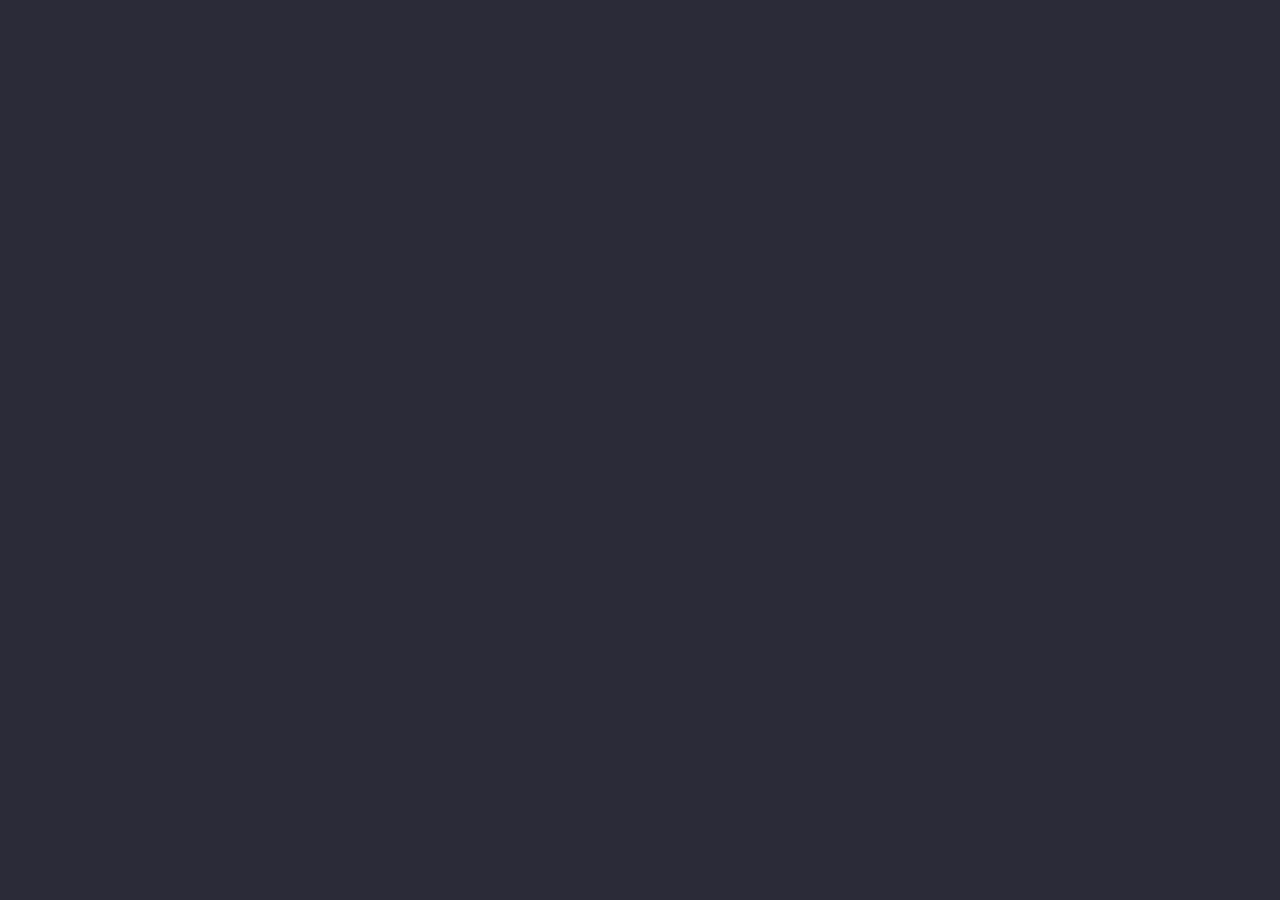
==== about.html @ 55f8c99f "add img  e novas páginas" ====
<!DOCTYPE html>
<html lang="en">
<head>
    <meta charset="UTF-8">
    <meta name="viewport" content="width=device-width, initial-scale=1.0">
    <link rel='stylesheet' type='text/css' media='screen' href='main.css'>
    <title>Biografia</title>
</head>
<body>
   
    
</body>
</html>
---- main.css ----
*{
    margin: 0;
    padding: 0;
    box-sizing:content-box;
}

body{
    background: #2b2b38;
    min-height: 100vh;
    overflow-x: hidden;
}

header{
    position: absolute;
    top: 0;
    left: 0%;
    width: 100%;
    padding: 10px 20px 10px;
    display: flex;
    justify-content: space-between;
    align-items: center;
    z-index: 100;
    background-color: #2b2b38;
}

.logo{
    font-size: 3em;
    color:rgb(118, 118, 153);
    pointer-events: none;

}

.navigation a{
    text-decoration: none;
    color:rgb(222, 222, 230);
    padding: 4px 15px;
    border-radius: 10px;
    margin: 0 45px;
    font-weight: 600;
    font-size: 1.3em;
}

.navigation a:hover,
.navigation a.active{
    background: rgb(106, 106, 138);
    color:#f9f9f9;
}

.parallax{
    position: relative;
    display: flex;
    justify-content: center;
    align-items: center;
    height: 100vh;
}

#text{
    position: absolute;
    font-size: 5em;
    color: #333333;
    text-shadow: 2px 2px 4px rgba(0, 0, 0, .2);
}

.parallax img{
    position: absolute;
    top: 3%;
    left: 0;
    width: 100%;
    pointer-events: none;
}

.sec{
    position: relative;
    background: rgb(7, 7, 41);
    padding:  40px 100px;
}

.sec h2{
    font-size: 3em;
    padding: 10px;
    color: #fff;
    margin-bottom: 10px;
}

.sec p{
    font-size: 1em;
    color: #fff;
    font-weight: 300;
}

.ter{
    position: relative;
    background: rgb(53, 60, 85);
    padding:  40px 100px;
}

.ter h3{
    font-size: 3em;
    padding: 0 10px 20px;
    color: #fff;
    margin-bottom: 10px;
    text-align: center;
}

.conteiner{
    display: flex;
    justify-content: space-around;
    padding: 0 0 10%;
}


.quizimg1{
    margin-left: 5%;
    overflow: hidden; 
    cursor: pointer;
    max-width: 40%;
    -moz-transition: all 0.3s;
    -webkit-transition: all 0.3s;
    transition: all 0.3s;
    border-radius: 20px;
    padding: 8px;
    border: 2px solid rgb(7, 7, 41);
}

.quizimg1:hover {
    -moz-transform: scale(1.1);
    -webkit-transform: scale(1.1);
    transform: scale(1.1);
}

#title{
    margin: 10px;
    position: absolute;
    left: 46%;
    color: #eae6ff;
    font-size: 2em;
    text-shadow: 2px 2px #11171d91;
    cursor: pointer;
    transition: all 0.3s;
}

#title:hover{
    transform: scale(1.1);
}

.quiz .pergunta{
    color: #302e3a;
}

.alternativas{
    display: inline-flex;
    justify-content: space-between;
}

button{
    display: flex;
    justify-content: space-around;
    background-color: rgb(23, 33, 51);
    border-color:#16151d;
    border-radius: 10px;
    padding-inline: 20px 8px;
    cursor: pointer;
    font-size: 2em;
    color: #f6f4e7;
    transition: all .3s ease; 
    margin-left: 5px;
    margin-top: 5%
}

button:hover{
    background-color: #f6f4e7;
    color:rgb(23, 33, 51);
}

button:active{
   background-color: rgb(224, 0, 0)
}

.contador{
    padding-top: 10px;
    display: flex;
    justify-content: center;
    margin: 5%;
    margin-left: 5px;
    font-size: 1.5em;
    color: #a9a4d8;
}

.pergunta{
    display: flex;
    justify-content: center;
    padding-top: 20px;
    font-size: 2.5em;
}

  .corretas{
    margin-right: 5%;
  }

  .img{
    width: 30%;
    margin-left: 5%;
  }

.bodye{
    background-image: url("tprlx/Taylorbg.jpeg");
    background-size: 100%;
    overflow: hidden;
}

.conteudoe{
    display: flex;
    justify-content: center;
    align-items: center;
    background-color: #cbc7df;
    border: 5px solid #302e3a;
    border-radius: 40px;
    padding: 0;
    margin: 30vh;
    padding-bottom: 20px;
    font-family: 'Source Code Pro', monospace;
}

.modal-finishe{
    position: absolute;
    inset: 0;
    background-color: #32235e;
    color: #9e88e6;
    opacity: 0;
    visibility: hidden;
    transition: .3s;
}

  .modal-finishe.open > div {
    padding: 2%;
    margin-left: 0;
    display: flex;
    align-items: center;
    justify-content: space-between;
    height: 20vh;
    width: 50vh;
    font-size: 2em;
}

  .modal-finishe.open {
    opacity: 1;
    display: flex;
    justify-content: center;
    align-items: center;
    visibility: visible;
}

footer{
    background-color:#16151d;
}

.fa{
    font-size: 2em;
    padding: 2% 0 1%;
}

.fa, .tr{
    color: #dad8e9;
    text-align: center;
    margin-top: 3%;
}
.modal {
    display: grid;
    place-items: center;
    position: fixed;
    inset: 0;
    background-color: rgba(0 0 0 / .5);
    transition: .3s;
    opacity: 0;
    visibility: hidden;
  }

  .modal.opened {
    opacity: 1;
    visibility: visible;
  }

  .modal .window {
    display: flex;
    flex-direction: column;
    position: relative;
    min-width: 50vw;
    min-height: 50vh;
    background-color: white;
    border-radius: 1vw;
    padding: 1rem;
  }

  .modal .window .close {
    position: absolute;
    right: -1vw;
    top: -1vw;
    border: none;
    font-size: 1vw;
    height: 4vw;
    width: 4vw;
    padding: 1rem;
    border-radius: 50%;
    cursor: pointer;
  }

  .modal .window .content {
    flex: 1;
  }

  .modal .window .actions {
    display: flex;
    justify-content: flex-end;
    gap: .5rem;
  }

  .modal .window .actions button {
    border: none;
    background-color: purple;
    color: white;
    padding: 1vw;
    border-radius: 10px;
    font-size: 1.2rem;
    cursor: pointer;
  }
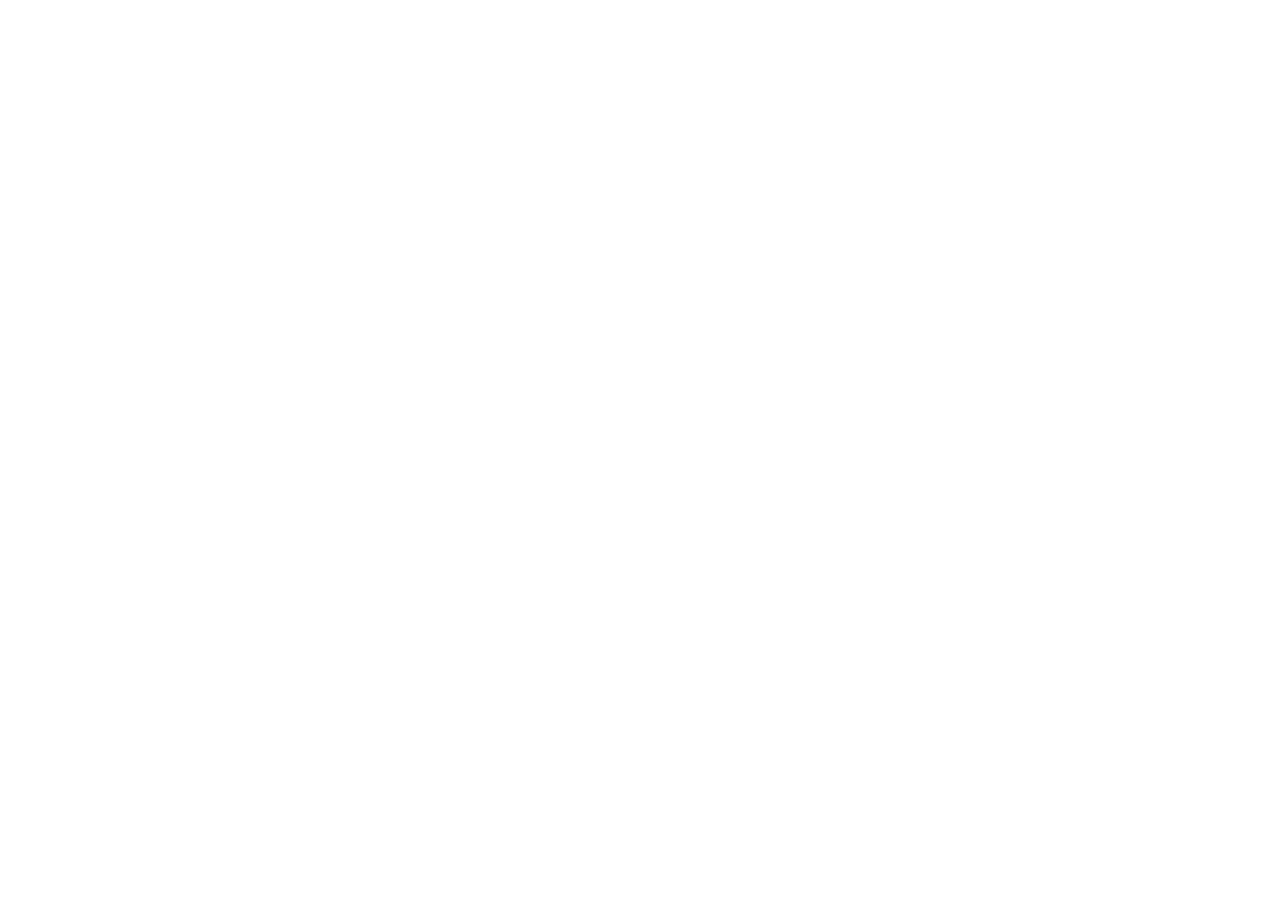
==== commit af5a5f84: "add novamente" ====
--- a/about.html
+++ b/about.html
@@ -3,8 +3,7 @@
 <head>
     <meta charset="UTF-8">
     <meta name="viewport" content="width=device-width, initial-scale=1.0">
-    <link rel='stylesheet' type='text/css' media='screen' href='main.css'>
-    <title>Biografia</title>
+    <title>bibliografia</title>
 </head>
 <body>
    
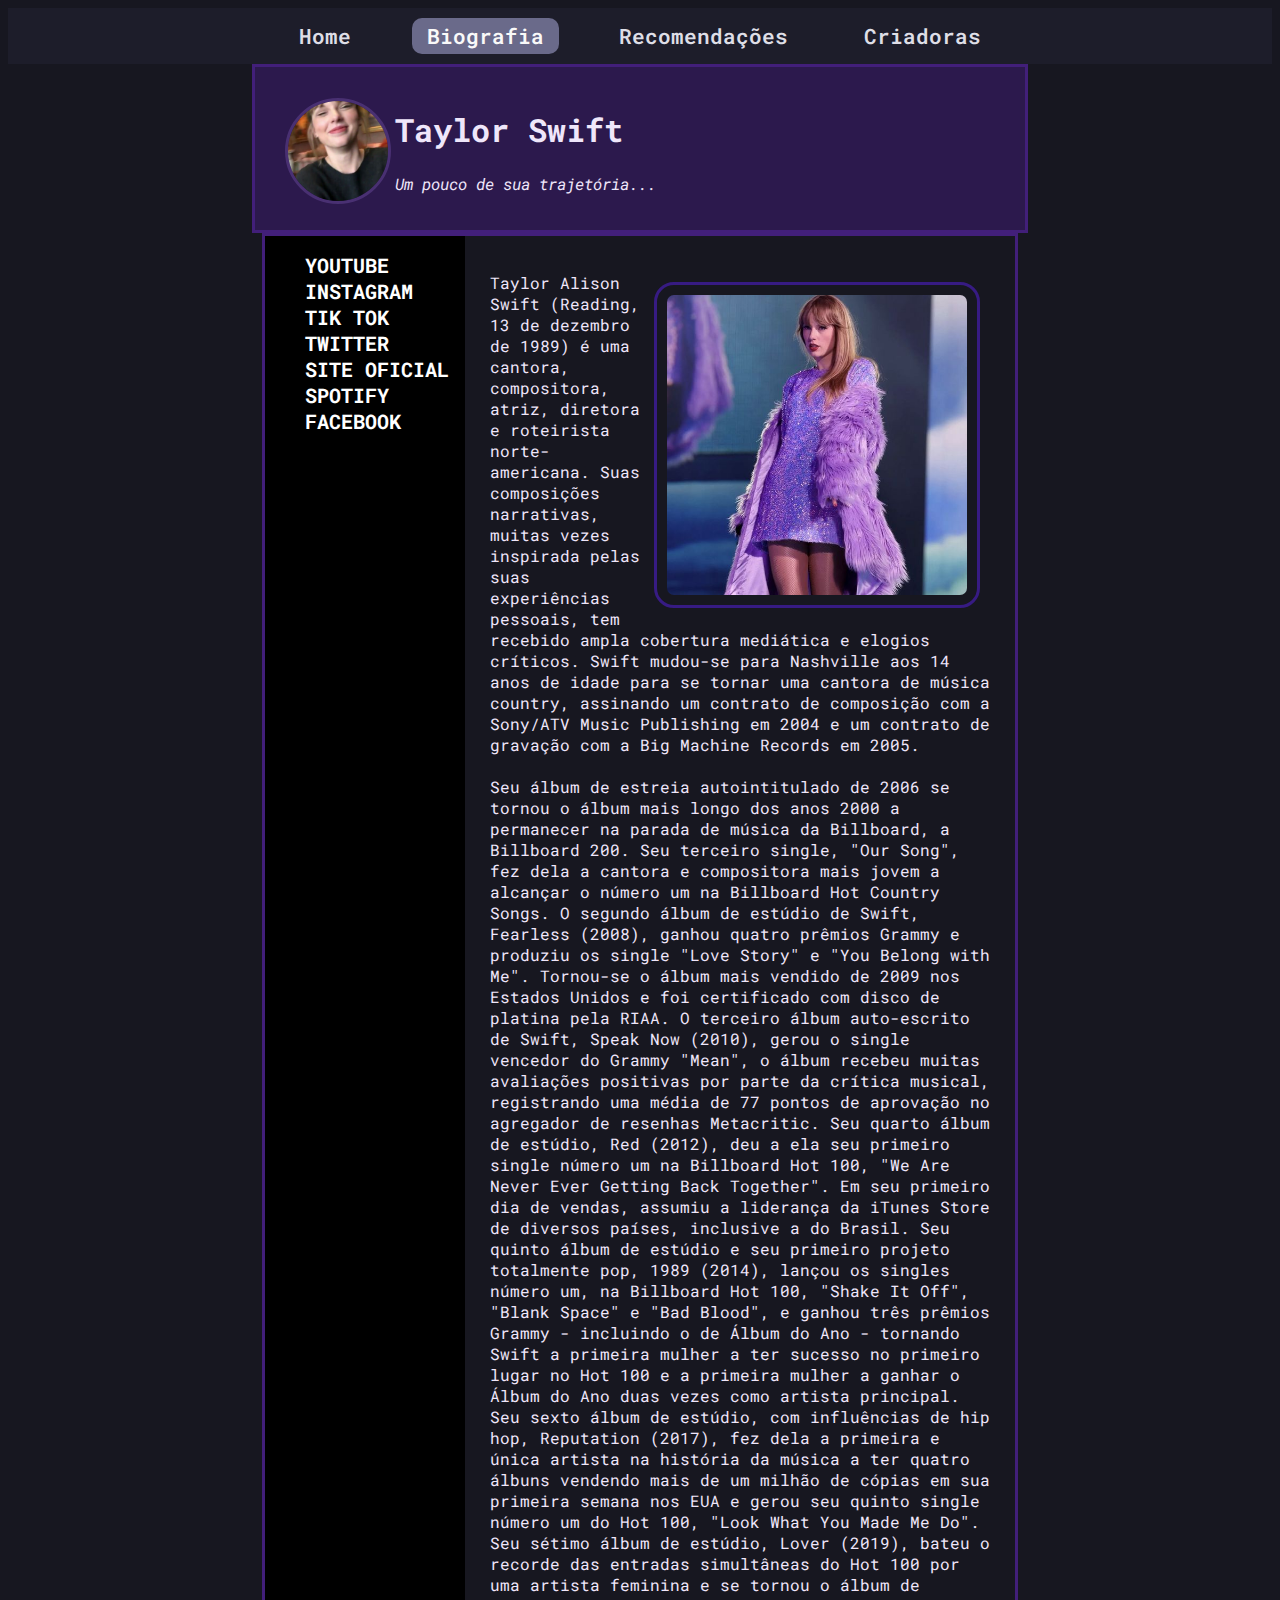
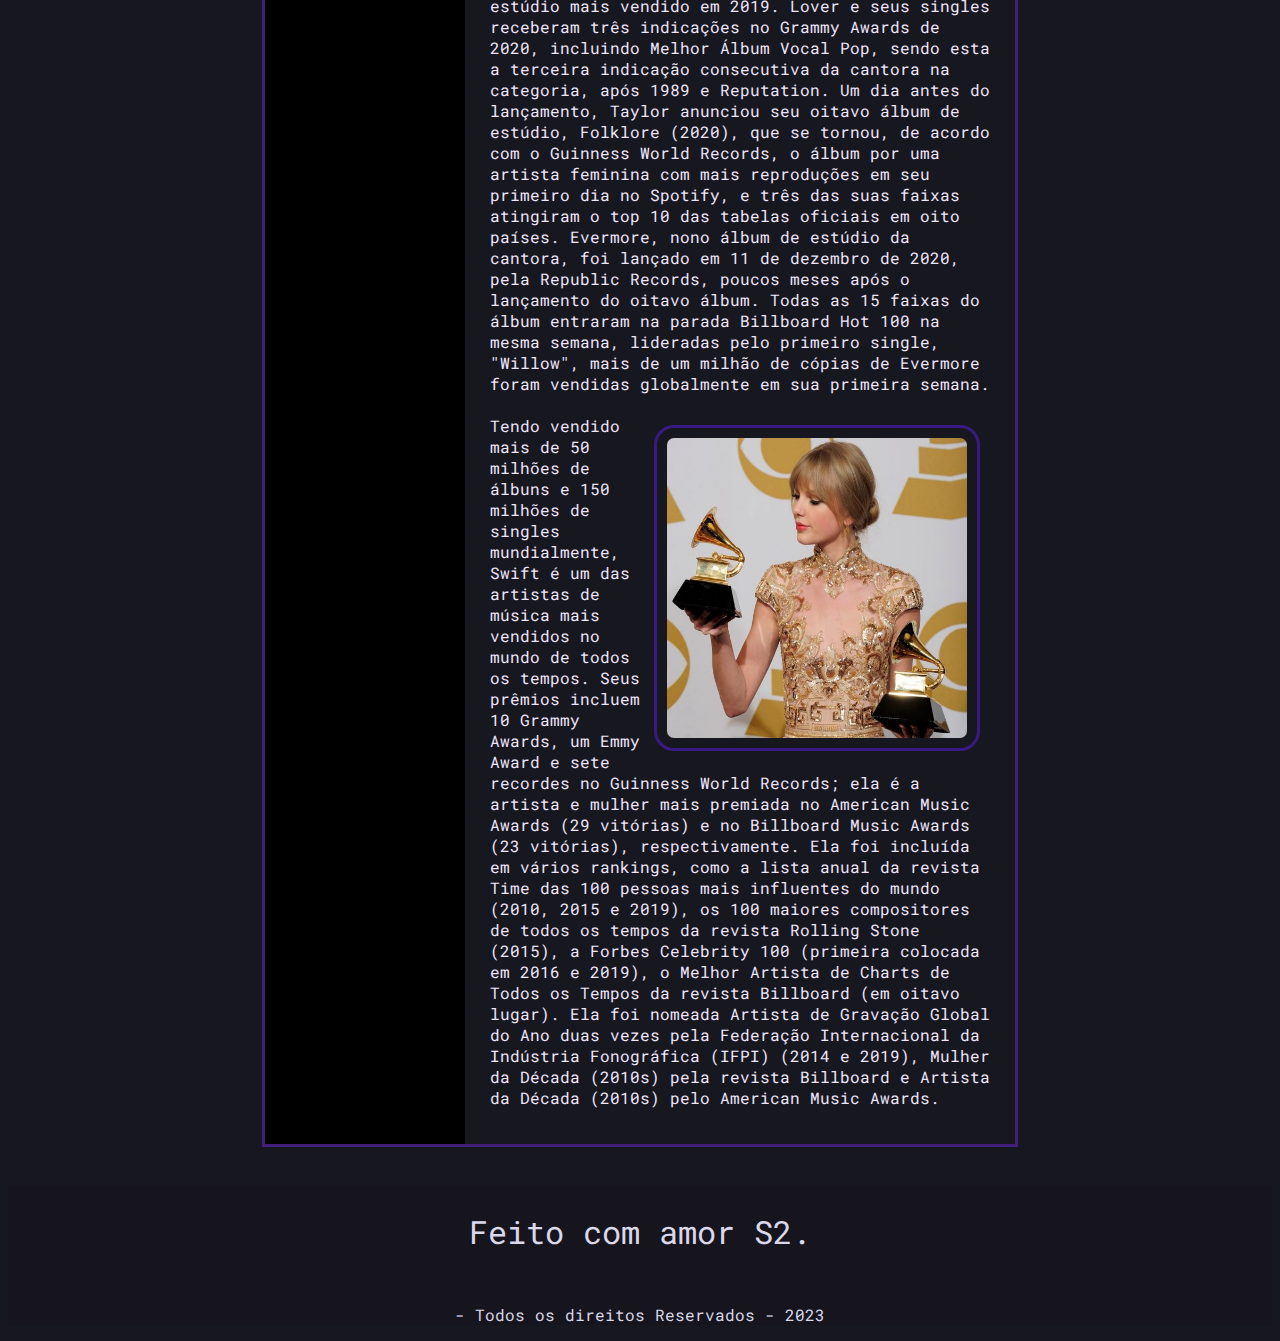
==== commit 86f08ad4: "Finalizando" ====
--- a/about.html
+++ b/about.html
@@ -3,10 +3,271 @@
 <head>
     <meta charset="UTF-8">
     <meta name="viewport" content="width=device-width, initial-scale=1.0">
-    <title>bibliografia</title>
+    <link rel="preconnect" href="https://fonts.googleapis.com">
+<link rel="preconnect" href="https://fonts.gstatic.com" crossorigin>
+<link href="https://fonts.googleapis.com/css2?family=Roboto+Mono:ital@1&display=swap" rel="stylesheet">
+    <title>Biografia</title>
 </head>
 <body>
-   
-    
+    <style>
+
+    header .navigation{
+    top: 0;
+    left: 0%;
+    display: flex;
+    padding: 10px 20%;
+    justify-content: space-around;
+    align-items: center;
+    z-index: 100;
+    background-color: rgba(32, 32, 46, 0.747);
+    }
+
+    .navigation a{
+        text-decoration: none;
+        color:rgb(222, 222, 230);
+        padding: 4px 15px;
+        border-radius: 10px;
+        font-weight: 600;
+        font-size: 1.3em;
+    }
+
+    .navigation a:hover,
+    .navigation a.active{
+        background: rgb(106, 106, 138);
+        color:#f9f9f9;
+    }
+
+        
+        body{
+            background-color:rgb(23, 23, 32);
+            font-family: 'Roboto Mono', monospace;
+        }
+
+        section,
+        main {
+          border: 3px solid rgb(66, 31, 122);
+          width: 750px;
+          margin: 0 auto;
+        }
+    
+        section {
+          display: flex;
+          justify-content: left;
+          align-items: center;
+          padding: 20px 0px 20px 20px;
+          background-color: rgb(44, 25, 77);
+        }
+    
+        section div.thumb {
+          border-radius: 50%;
+          width: 100px;
+          height: 100px;
+          flex: none;
+          margin: 10px;
+        }
+        h1, #p{
+            color:#efe6fa;
+        }
+        
+        .profileImg{
+          width: 100px;
+          height: 100px;
+          border-radius: 50%;
+          border: 3px solid rgb(73, 48, 114);
+        }
+    
+        .coluna{
+          float: left;
+          width: 33.33%;    
+        }
+    
+        .row::after {
+          content: "";
+          clear: both;
+          display: table;
+        }
+    
+        .iconpositive:hover{
+          transform: scale(1.1);
+        cursor: pointer;
+        }
+    
+    
+        .iconnegative:hover{
+          transform: scale(1.1);
+        cursor: pointer;
+        }
+    
+        main {
+          display: flex;
+        }
+    
+        main div.menu {
+          width: 200px;
+          background: black;
+          flex: none;
+        }
+    
+        main article {
+          padding: 5px 10px;
+          display: inline;
+          color:#efe6fa;
+        }
+    
+        main article img {
+          border: 3px solid rgb(55, 27, 131);
+          border-radius: 20px;
+          padding: 2%;
+          margin: 2%;
+          width: 300px;
+          height: 300px;
+          float: right;
+        }
+    
+        .nav a {
+        justify-content: left;
+        text-transform: uppercase;
+        color: white;
+        font-weight: bold;
+        font-size: 20px;
+        text-decoration: none;
+    
+        }
+    
+        .nav a:hover {
+        color: #7e6eb6;
+        text-decoration: underline;
+        }
+    
+        article{
+            background-color:rgb(23, 23, 32);
+            margin: 2%;
+        }
+
+        footer{
+        background-color:#16151d;
+        }
+
+        .fa{
+         font-size: 2em;
+         padding: 2% 0 1%;
+        }
+
+        .fa, .tr{
+         color: #dad8e9;
+        text-align: center;
+        margin-top: 3%;
+        }
+        
+      </style>
+      <header>
+        <nav class="navigation">
+            <a href="index.html">Home</a>
+            <a class="active" href="about.html">Biografia</a>
+            <a href="recomen.html">Recomendações</a>
+            <a href="creators.html">Criadoras</a>
+        </nav>
+    
+    <section class="cabeçalho">
+        <div class="thumb"> <img class="profileImg" src="tprlx/finish.jpg"/></div>
+        <div class="info">
+          <h1>Taylor Swift</h1>
+          <p id="p">
+            <em>Um pouco de sua trajetória...</em>
+          </p>
+        </section>
+        
+      </header>
+    
+      <main>
+        <div class="menu">
+          <nav class="nav">
+             <ul>    
+                <li><a href="https://www.youtube.com/@TaylorSwift"> Youtube</a></li>
+                
+                <li><a href="https://www.instagram.com/taylorswift/"> Instagram</a></li>
+                
+                <li><a href="https://www.tiktok.com/@taylorswift?lang=pt-BR"> Tik Tok</a></li>
+                
+                <li><a href="https://twitter.com/taylorswift13"> Twitter</a></li>
+                
+                <li><a href="https://www.taylorswift.com/"> Site Oficial</a></li>
+                
+                <li><a href="https://open.spotify.com/intl-pt/artist/06HL4z0CvFAxyc27GXpf02"> Spotify</a></li>
+    
+                <li><a href="https://www.facebook.com/TaylorSwift/"> Facebook</a></li>
+             </ul> 
+          </nav>
+        </div>
+        <article>
+          <p>
+            <img src="tprlx/aboutt.jpg"> 
+            Taylor Alison Swift (Reading, 13 de dezembro de 1989) 
+            é uma cantora, compositora, atriz, diretora e roteirista
+            norte-americana. Suas composições narrativas, muitas vezes
+            inspirada pelas suas experiências pessoais, tem recebido 
+            ampla cobertura mediática e elogios críticos. Swift mudou-se
+            para Nashville aos 14 anos de idade para se tornar uma cantora 
+            de música country, assinando um contrato de composição com a 
+            Sony/ATV Music Publishing em 2004 e um contrato de gravação 
+            com a Big Machine Records em 2005.<br></br>
+            Seu álbum de estreia autointitulado de 2006 se tornou o álbum mais 
+            longo dos anos 2000 a permanecer na parada de música da Billboard, 
+            a Billboard 200. Seu terceiro single, "Our Song", fez dela a cantora 
+            e compositora mais jovem a alcançar o número um na Billboard Hot Country 
+            Songs. O segundo álbum de estúdio de Swift, Fearless (2008), ganhou quatro 
+            prêmios Grammy e produziu os single "Love Story" e "You Belong with Me". 
+            Tornou-se o álbum mais vendido de 2009 nos Estados Unidos e foi certificado 
+            com disco de platina pela RIAA. O terceiro álbum auto-escrito de Swift, 
+            Speak Now (2010), gerou o single vencedor do Grammy "Mean", o álbum recebeu 
+            muitas avaliações positivas por parte da crítica musical, registrando uma 
+            média de 77 pontos de aprovação no agregador de resenhas Metacritic. Seu 
+            quarto álbum de estúdio, Red (2012), deu a ela seu primeiro single número 
+            um na Billboard Hot 100, "We Are Never Ever Getting Back Together". Em seu 
+            primeiro dia de vendas, assumiu a liderança da iTunes Store de diversos 
+            países, inclusive a do Brasil. Seu quinto álbum de estúdio e seu primeiro 
+            projeto totalmente pop, 1989 (2014), lançou os singles número um, na Billboard 
+            Hot 100, "Shake It Off", "Blank Space" e "Bad Blood", e ganhou três prêmios Grammy 
+            - incluindo o de Álbum do Ano - tornando Swift a primeira mulher a ter sucesso no 
+            primeiro lugar no Hot 100 e a primeira mulher a ganhar o Álbum do Ano duas vezes 
+            como artista principal. Seu sexto álbum de estúdio, com influências de hip hop, 
+            Reputation (2017), fez dela a primeira e única artista na história da música a 
+            ter quatro álbuns vendendo mais de um milhão de cópias em sua primeira semana nos 
+            EUA e gerou seu quinto single número um do Hot 100, "Look What You Made Me Do". 
+            Seu sétimo álbum de estúdio, Lover (2019), bateu o recorde das entradas 
+            simultâneas do Hot 100 por uma artista feminina e se tornou o álbum de estúdio 
+            mais vendido em 2019. Lover e seus singles receberam três indicações no Grammy 
+            Awards de 2020, incluindo Melhor Álbum Vocal Pop, sendo esta a terceira indicação 
+            consecutiva da cantora na categoria, após 1989 e Reputation. Um dia antes do 
+            lançamento, Taylor anunciou seu oitavo álbum de estúdio, Folklore (2020), que 
+            se tornou, de acordo com o Guinness World Records, o álbum por uma artista feminina 
+            com mais reproduções em seu primeiro dia no Spotify, e três das suas faixas atingiram 
+            o top 10 das tabelas oficiais em oito países. Evermore, nono álbum de estúdio da 
+            cantora, foi lançado em 11 de dezembro de 2020, pela Republic Records, poucos 
+            meses após o lançamento do oitavo álbum. Todas as 15 faixas do álbum entraram na 
+            parada Billboard Hot 100 na mesma semana, lideradas pelo primeiro single, "Willow", 
+            mais de um milhão de cópias de Evermore foram vendidas globalmente em sua primeira 
+            semana.<br></br>
+            <img src="tprlx/abouttt.jpg">
+            Tendo vendido mais de 50 milhões de álbuns e 150 milhões de singles mundialmente, 
+            Swift é um das artistas de música mais vendidos no mundo de todos os tempos. Seus 
+            prêmios incluem 10 Grammy Awards, um Emmy Award e sete recordes no Guinness World 
+            Records; ela é a artista e mulher mais premiada no American Music Awards (29 vitórias) 
+            e no Billboard Music Awards (23 vitórias), respectivamente. Ela foi incluída em 
+            vários rankings, como a lista anual da revista Time das 100 pessoas mais influentes 
+            do mundo (2010, 2015 e 2019), os 100 maiores compositores de todos os tempos da 
+            revista Rolling Stone (2015), a Forbes Celebrity 100 (primeira colocada em 2016 e 
+            2019), o Melhor Artista de Charts de Todos os Tempos da revista Billboard (em 
+            oitavo lugar). Ela foi nomeada Artista de Gravação Global do Ano duas vezes pela 
+            Federação Internacional da Indústria Fonográfica (IFPI) (2014 e 2019), Mulher da 
+            Década (2010s) pela revista Billboard e Artista da Década (2010s) pelo American 
+            Music Awards.
+          </p>
+        </article>
+      </main>
+      <footer>
+        <p class="fa">Feito com amor S2.</p>  
+        <p class="tr"> - Todos os direitos Reservados - 2023</p>
+    </footer>
 </body>
 </html>